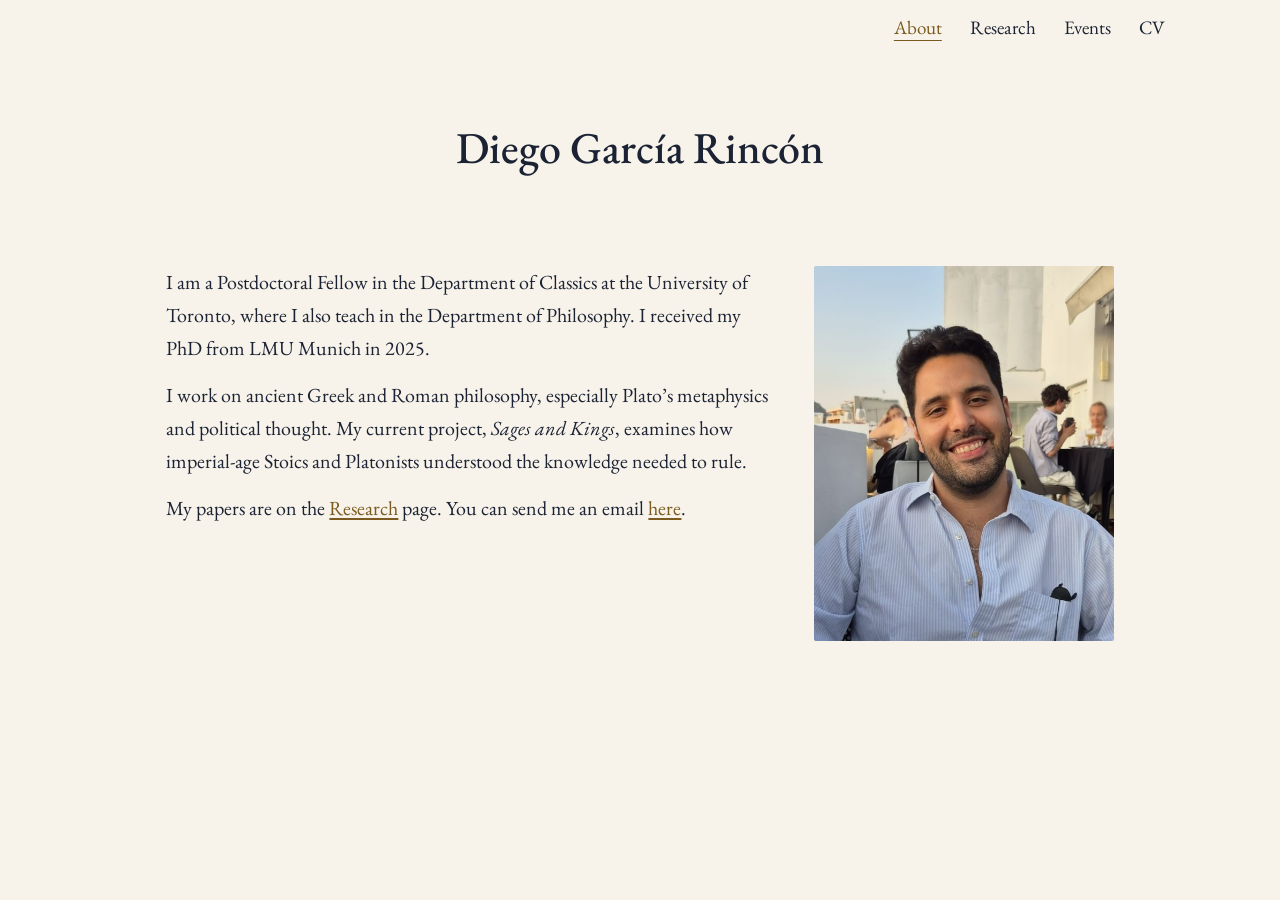
==== index.html @ 514fcb64 "Clean URLs without .html; strip trailing dot from host Co-Authored-By: Claude Opus 5.5 <noreply@anth" ====
<!doctype html>
<html lang="en">
<head>
<script>if(location.hostname.slice(-1)===".")location.replace(location.href.replace(location.hostname,location.hostname.slice(0,-1)))</script>
<meta charset="utf-8">
<meta name="viewport" content="width=device-width, initial-scale=1">
<title>Diego García Rincón — Ancient Philosophy, University of Toronto</title>
<meta name="description" content="Diego García Rincón (Diego Garcia Rincon) is a Postdoctoral Fellow in Classics at the University of Toronto, working on ancient Greek and Roman philosophy, especially Plato’s metaphysics and political thought.">
<meta name="author" content="Diego García Rincón">
<link rel="canonical" href="https://diegogarciarincon.com/">
<meta property="og:type" content="website">
<meta property="og:title" content="Diego García Rincón — Ancient Philosophy, University of Toronto">
<meta property="og:description" content="Diego García Rincón (Diego Garcia Rincon) is a Postdoctoral Fellow in Classics at the University of Toronto, working on ancient Greek and Roman philosophy, especially Plato’s metaphysics and political thought.">
<meta property="og:url" content="https://diegogarciarincon.com/">
<link rel="preconnect" href="https://fonts.googleapis.com">
<link rel="preconnect" href="https://fonts.gstatic.com" crossorigin>
<link rel="stylesheet" href="https://fonts.googleapis.com/css2?family=EB+Garamond:ital,wght@0,400;0,500;0,600;1,400&amp;display=swap">
<link rel="icon" href="/favicon.ico?v=2" sizes="48x48">
<link rel="icon" href="/favicon-32.png?v=2" type="image/png" sizes="32x32">
<link rel="icon" href="/icon-192.png?v=2" type="image/png" sizes="192x192">
<link rel="apple-touch-icon" href="/apple-touch-icon.png?v=2">
<link rel="stylesheet" href="assets/style.css?v=11">
<script type="application/ld+json">{"@context": "https://schema.org", "@type": "Person", "name": "Diego García Rincón", "alternateName": "Diego Garcia Rincon", "jobTitle": "Postdoctoral Fellow", "affiliation": {"@type": "Organization", "name": "Department of Classics, University of Toronto"}, "alumniOf": [{"@type": "CollegeOrUniversity", "name": "LMU Munich"}, {"@type": "CollegeOrUniversity", "name": "University of Pisa"}], "knowsAbout": ["Ancient philosophy", "Plato", "Metaphysics", "Political philosophy"], "url": "https://diegogarciarincon.com/", "sameAs": ["https://orcid.org/0000-0003-4004-3745", "https://philpeople.org/profiles/diego-garcia-rincon"]}</script>
</head>
<body>
<div class="page">
  <header class="hdr top">
    <nav class="nav" aria-label="Main" style="display: flex; flex-wrap: wrap; align-items: center; justify-content: flex-end; gap: 28px; max-width: max(1100px, 87vw); margin: 0 auto; padding: 15px 32px; font-size: 19px">
      <a href="/" aria-current="page" class="cur" style="text-decoration: underline; text-underline-offset: 6px; text-decoration-thickness: 1px">About</a>
      <a href="/research">Research</a>
      <a href="/events">Events</a>
      <a href="/cv">CV</a>
    </nav>
  </header>
  <main style="flex-grow: 1; width: 100%; max-width: max(900px, 79vw); margin: 0 auto; box-sizing: border-box; padding: calc(64px * var(--ht, 1)) 32px 56px">
    <h1 style="margin: 0 0 calc(100px * var(--hb, .9)); font-size: var(--hf, 44px); font-weight: 500; text-align: center">Diego García Rincón</h1>
    <div class="aboutrow" style="display: flex; flex-wrap: nowrap; gap: 40px; align-items: flex-start">
      <div style="flex: 999 1 420px; min-width: 0; display: flex; flex-direction: column; gap: 14px; font-size: 20px; line-height: 1.65">
        <p style="margin: 0">I am a Postdoctoral Fellow in the Department of Classics at the University of Toronto, where I also teach in the Department of Philosophy. I received my PhD from LMU Munich in 2025.</p>
        <p style="margin: 0">I work on ancient Greek and Roman philosophy, especially Plato’s metaphysics and political thought. My current project, <i>Sages and Kings</i>, examines how imperial-age Stoics and Platonists understood the knowledge needed to rule.</p>
        <p style="margin: 0">My papers are on the <a href="/research" style="text-decoration: underline; text-underline-offset: 3px">Research</a> page. You can send me an email <a href="#" class="mail" data-u="aicrag.d" data-d="ac.otnorotu.liam" style="text-decoration: underline; text-underline-offset: 3px">here</a>.</p>
      </div>
      <img src="assets/img/portrait.jpg" alt="Portrait of Diego García Rincón (Diego Garcia Rincon)" style="flex: 0 0 300px; width: 300px; height: 375px; object-fit: cover; border-radius: 2px">
    </div>
  </main>
  
</div>

<script src="assets/site.js?v=11"></script>
</body>
</html>
---- assets/style.css ----
*,*::before,*::after{box-sizing:border-box}
html{-webkit-text-size-adjust:100%}
body{margin:0;background:#F7F3EA;color:#1B2233;font-family:'EB Garamond',Garamond,Georgia,serif}
a{color:#7A5A1E}a:hover{color:#1B2233}
img{max-width:100%}
.page{min-height:100vh;display:flex;flex-direction:column}
.hdr{position:sticky;top:0;z-index:20;background:#F7F3EA;transition:background .25s ease,box-shadow .25s ease}
.nav a{color:#1B2233;text-decoration:none}.nav a:hover{color:#7A5A1E}.nav a.cur{color:#7A5A1E}
.hdr.scrolled{background:#121A2E;box-shadow:0 1px 6px rgba(0,0,0,.18)}
.hdr.scrolled .nav a{color:#E8DFC9}.hdr.scrolled .nav a:hover{color:#C9A35E}.hdr.scrolled .nav a.cur{color:#C9A35E}
summary{list-style:none;cursor:pointer}
summary::-webkit-details-marker{display:none}
.chev{transform:rotate(90deg)}
details[open] .chev{transform:rotate(-90deg)}
summary:focus-visible{outline:2px solid #7A5A1E;outline-offset:4px}
.evrow{flex-wrap:nowrap}
@media (max-width:560px){.evrow{flex-wrap:wrap}}
.lightbox{position:fixed;inset:0;z-index:50;background:rgba(10,14,26,.92);display:none;align-items:center;justify-content:center;padding:24px;cursor:zoom-out}
.lightbox.open{display:flex}
.lightbox img{max-width:100%;max-height:100%;object-fit:contain;box-shadow:0 8px 40px rgba(0,0,0,.5)}
.lightbox button{position:absolute;top:16px;right:16px;width:44px;height:44px;border-radius:22px;border:1px solid rgba(232,223,201,.5);background:rgba(18,26,46,.9);color:#E8DFC9;font-size:22px;line-height:1;cursor:pointer}

@media (max-width:600px){.nav{justify-content:center!important;gap:24px!important;padding:14px 16px!important}:root{--ht:.82;--hb:.63;--hf:38px}}
@media (max-width:640px){.aboutrow{flex-wrap:wrap!important}.navname{display:none}}
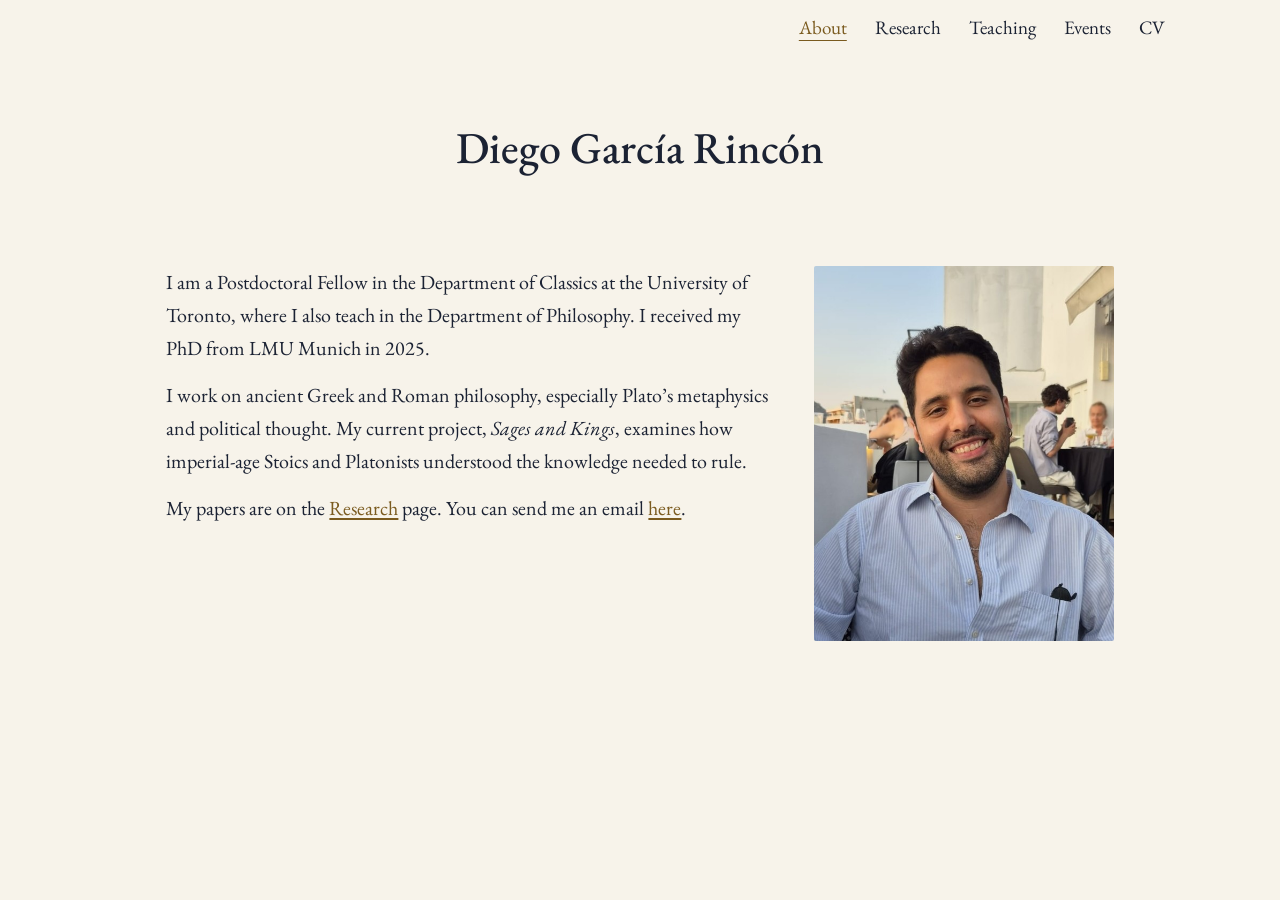
==== commit 67374655: "Add Teaching page; short page titles Co-Authored-By: Claude Opus 5.5 <noreply@anthropic.com> Claude-" ====
--- a/index.html
+++ b/index.html
@@ -4,22 +4,22 @@
 <script>if(location.hostname.slice(-1)===".")location.replace(location.href.replace(location.hostname,location.hostname.slice(0,-1)))</script>
 <meta charset="utf-8">
 <meta name="viewport" content="width=device-width, initial-scale=1">
-<title>Diego García Rincón — Ancient Philosophy, University of Toronto</title>
+<title>Diego García Rincón</title>
 <meta name="description" content="Diego García Rincón (Diego Garcia Rincon) is a Postdoctoral Fellow in Classics at the University of Toronto, working on ancient Greek and Roman philosophy, especially Plato’s metaphysics and political thought.">
 <meta name="author" content="Diego García Rincón">
 <link rel="canonical" href="https://diegogarciarincon.com/">
 <meta property="og:type" content="website">
-<meta property="og:title" content="Diego García Rincón — Ancient Philosophy, University of Toronto">
+<meta property="og:title" content="Diego García Rincón">
 <meta property="og:description" content="Diego García Rincón (Diego Garcia Rincon) is a Postdoctoral Fellow in Classics at the University of Toronto, working on ancient Greek and Roman philosophy, especially Plato’s metaphysics and political thought.">
 <meta property="og:url" content="https://diegogarciarincon.com/">
 <link rel="preconnect" href="https://fonts.googleapis.com">
 <link rel="preconnect" href="https://fonts.gstatic.com" crossorigin>
 <link rel="stylesheet" href="https://fonts.googleapis.com/css2?family=EB+Garamond:ital,wght@0,400;0,500;0,600;1,400&amp;display=swap">
-<link rel="icon" href="/favicon.ico?v=2" sizes="48x48">
-<link rel="icon" href="/favicon-32.png?v=2" type="image/png" sizes="32x32">
-<link rel="icon" href="/icon-192.png?v=2" type="image/png" sizes="192x192">
-<link rel="apple-touch-icon" href="/apple-touch-icon.png?v=2">
-<link rel="stylesheet" href="assets/style.css?v=11">
+<link rel="icon" href="/favicon.ico?v=4" sizes="48x48">
+<link rel="icon" href="/favicon-32.png?v=4" type="image/png" sizes="32x32">
+<link rel="icon" href="/icon-192.png?v=4" type="image/png" sizes="192x192">
+<link rel="apple-touch-icon" href="/apple-touch-icon.png?v=4">
+<link rel="stylesheet" href="assets/style.css?v=12">
 <script type="application/ld+json">{"@context": "https://schema.org", "@type": "Person", "name": "Diego García Rincón", "alternateName": "Diego Garcia Rincon", "jobTitle": "Postdoctoral Fellow", "affiliation": {"@type": "Organization", "name": "Department of Classics, University of Toronto"}, "alumniOf": [{"@type": "CollegeOrUniversity", "name": "LMU Munich"}, {"@type": "CollegeOrUniversity", "name": "University of Pisa"}], "knowsAbout": ["Ancient philosophy", "Plato", "Metaphysics", "Political philosophy"], "url": "https://diegogarciarincon.com/", "sameAs": ["https://orcid.org/0000-0003-4004-3745", "https://philpeople.org/profiles/diego-garcia-rincon"]}</script>
 </head>
 <body>
@@ -28,6 +28,7 @@
     <nav class="nav" aria-label="Main" style="display: flex; flex-wrap: wrap; align-items: center; justify-content: flex-end; gap: 28px; max-width: max(1100px, 87vw); margin: 0 auto; padding: 15px 32px; font-size: 19px">
       <a href="/" aria-current="page" class="cur" style="text-decoration: underline; text-underline-offset: 6px; text-decoration-thickness: 1px">About</a>
       <a href="/research">Research</a>
+      <a href="/teaching">Teaching</a>
       <a href="/events">Events</a>
       <a href="/cv">CV</a>
     </nav>
@@ -46,6 +47,6 @@
   
 </div>
 
-<script src="assets/site.js?v=11"></script>
+<script src="assets/site.js?v=12"></script>
 </body>
 </html>
--- a/assets/style.css
+++ b/assets/style.css
@@ -17,8 +17,8 @@
 @media (max-width:560px){.evrow{flex-wrap:wrap}}
 .lightbox{position:fixed;inset:0;z-index:50;background:rgba(10,14,26,.92);display:none;align-items:center;justify-content:center;padding:24px;cursor:zoom-out}
 .lightbox.open{display:flex}
-.lightbox img{max-width:100%;max-height:100%;object-fit:contain;box-shadow:0 8px 40px rgba(0,0,0,.5)}
+.lightbox img{max-width:100%;max-height:min(100%,82vh);object-fit:contain;box-shadow:0 8px 40px rgba(0,0,0,.5)}
 .lightbox button{position:absolute;top:16px;right:16px;width:44px;height:44px;border-radius:22px;border:1px solid rgba(232,223,201,.5);background:rgba(18,26,46,.9);color:#E8DFC9;font-size:22px;line-height:1;cursor:pointer}
 
-@media (max-width:600px){.nav{justify-content:center!important;gap:24px!important;padding:14px 16px!important}:root{--ht:.82;--hb:.63;--hf:38px}}
+@media (max-width:600px){.nav{justify-content:center!important;gap:16px!important;padding:14px 12px!important;font-size:17px!important}:root{--ht:.82;--hb:.63;--hf:38px}}
 @media (max-width:640px){.aboutrow{flex-wrap:wrap!important}.navname{display:none}}
